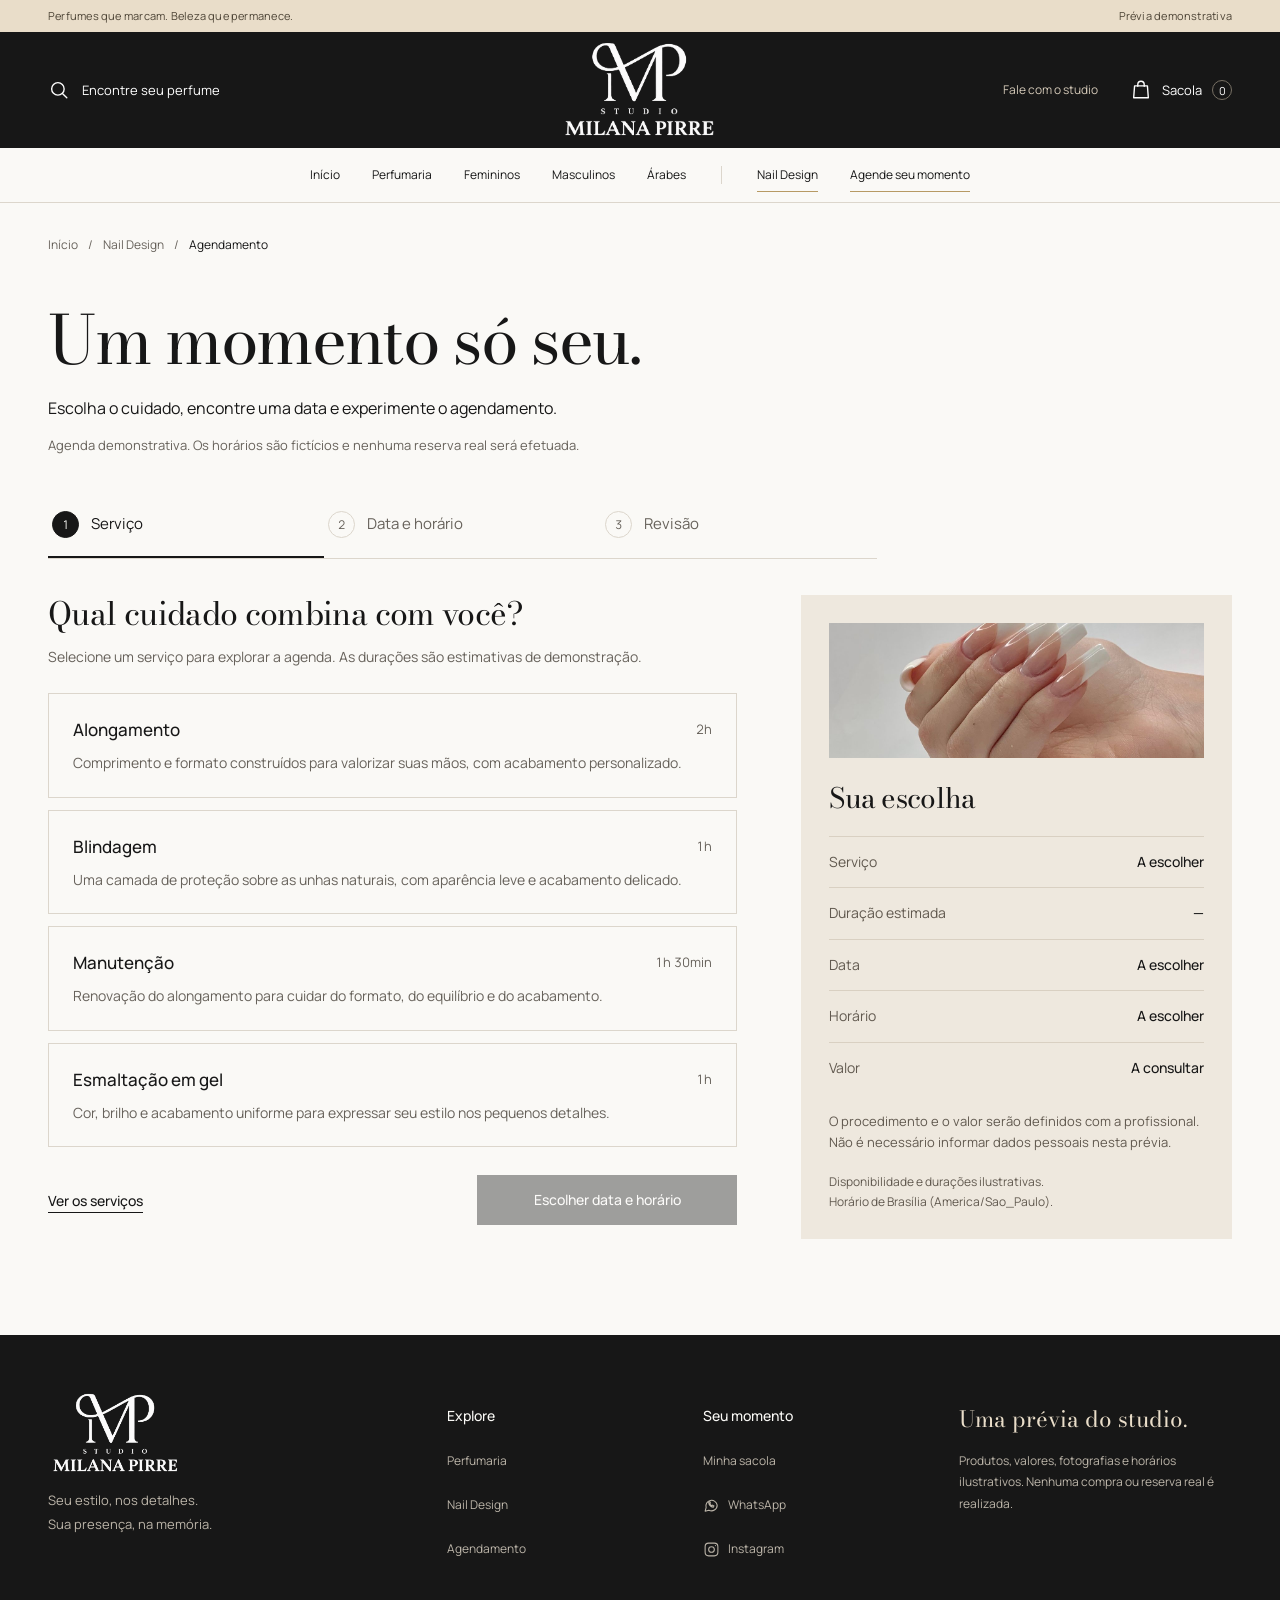
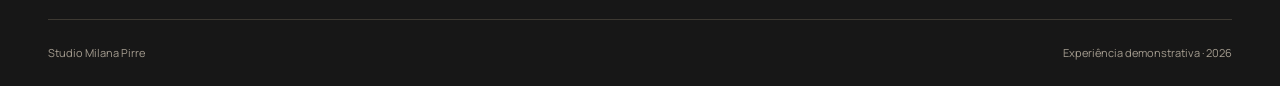
==== agendamento.html @ 49b65ed2 "Publica previa Studio Milana Pirre" ====
<!doctype html>
<html lang="pt-BR">
<head>
  <meta charset="utf-8">
  <meta name="viewport" content="width=device-width,initial-scale=1">
  <meta name="theme-color" content="#FAF9F6">
  <meta name="description" content="Experimente o agendamento demonstrativo de Nail Design do Studio Milana Pirre.">
  <title>Agendamento — Studio Milana Pirre</title>
  <link rel="icon" href="assets/images/logo.png" type="image/png"><link rel="stylesheet" href="assets/css/styles.css">
  <link rel="stylesheet" href="assets/css/booking.css">
  <script defer src="assets/js/config.js"></script>
  <script defer src="assets/js/data.js"></script>
  <script defer src="assets/js/app.js"></script>
  <script defer src="assets/js/booking.js"></script>
</head>
<body data-page="agendamento">
  <div id="site-header"></div>
  <main id="main" class="container booking-page">
    <nav class="breadcrumb" aria-label="Caminho da página"><a href="index.html">Início</a><span aria-hidden="true">/</span><a href="nail-design.html">Nail Design</a><span aria-hidden="true">/</span><span aria-current="page">Agendamento</span></nav>
    <div class="booking-heading"><h1>Um momento só seu.</h1><p>Escolha o cuidado, encontre uma data e experimente o agendamento.</p><p class="demo-note">Agenda demonstrativa. Os horários são fictícios e nenhuma reserva real será efetuada.</p></div>
    <ol class="booking-progress" aria-label="Etapas do agendamento" id="booking-progress"></ol>
    <div class="booking-layout" id="booking-layout">
      <div class="booking-workspace" id="booking-workspace"></div>
      <aside class="booking-summary" id="booking-summary" aria-label="Resumo da sua escolha"></aside>
    </div>
    <p id="booking-announcement" class="visually-hidden" role="status" aria-live="polite"></p>
  </main>
  <div id="site-footer"></div>
  <noscript><p class="container demo-note">Ative o JavaScript para escolher o serviço, a data e o horário.</p></noscript>
</body>
</html>
---- assets/css/styles.css ----
﻿@font-face{font-family:'Bodoni Moda';src:url('../fonts/bodoni-moda-latin.woff2') format('woff2');font-weight:400 500;font-style:normal;font-display:swap}
@font-face{font-family:'Manrope';src:url('../fonts/manrope-latin.woff2') format('woff2');font-weight:400 700;font-style:normal;font-display:swap}
:root{--ink:#171717;--gold:#B79A64;--champagne:#E9DDC9;--paper:#FAF9F6;--white:#FFFFFF;--muted:#67625b;--line:#dcd6cc;--font-display:'Bodoni Moda',Georgia,serif;--font-body:'Manrope',Arial,sans-serif;--space-page:22px;--content-width:1280px}
*,*::before,*::after{box-sizing:border-box}html{scroll-behavior:smooth;scroll-padding-top:24px;scrollbar-color:var(--gold) var(--paper)}body{margin:0;background:var(--paper);color:var(--ink);font:400 1rem/1.6 var(--font-body);-webkit-font-smoothing:antialiased;padding-bottom:68px}::selection{background:var(--champagne);color:var(--ink)}img{display:block;max-width:100%;height:auto}svg{flex-shrink:0}a{color:inherit;text-decoration:none;text-underline-offset:5px}button,input,select,textarea{font:inherit;color:inherit}button{cursor:pointer}button,a,input,select,textarea,summary{-webkit-tap-highlight-color:transparent}button:disabled{cursor:not-allowed}input,textarea{caret-color:var(--ink)}input::placeholder,textarea::placeholder{color:var(--muted);opacity:1}input[type=checkbox],input[type=radio]{accent-color:var(--ink)}select{appearance:none;background-image:url("data:image/svg+xml,%3Csvg xmlns='http://www.w3.org/2000/svg' width='16' height='16' viewBox='0 0 24 24' fill='none' stroke='%23171717' stroke-width='1.5'%3E%3Cpath d='m6 9 6 6 6-6'/%3E%3C/svg%3E");background-repeat:no-repeat;background-position:right 12px center}button:focus-visible,a:focus-visible,summary:focus-visible,[tabindex]:focus-visible,input:focus-visible,select:focus-visible,textarea:focus-visible{outline:2px solid #8a6a35;outline-offset:4px}h1,h2,h3,h4,p,figure{margin:0}h1,h2,h3,h4{font-family:var(--font-display);font-weight:400;line-height:1.14;text-wrap:balance}h1{font-size:clamp(2.5rem,5vw,4.5rem);letter-spacing:-.03em}h2{font-size:clamp(2rem,4vw,3.25rem);letter-spacing:-.025em}h3{font-size:1.5rem}p{max-width:75ch}[hidden]{display:none!important}.container{width:calc(100% - var(--space-page)*2);max-width:var(--content-width);margin-inline:auto}.section{padding-block:56px}.muted{color:var(--muted)}.demo-note{font-size:.75rem;line-height:1.7;color:var(--muted)}.icon{width:22px;height:22px;vertical-align:middle}.btn{display:inline-flex;min-height:50px;padding:14px 24px;align-items:center;justify-content:center;gap:10px;border:1px solid var(--ink);border-radius:0;background:var(--ink);color:var(--white);font:500 .875rem/1.4 var(--font-body);text-align:center;text-decoration:none;transition:background .18s ease,color .18s ease,border-color .18s ease}.btn:hover{background:#39332b;border-color:#39332b}.btn-outline{background:transparent;color:var(--ink)}.btn-outline:hover{background:var(--ink);color:var(--white)}.btn:disabled{opacity:.45}.text-link{border:0;background:none;padding:8px 0;display:inline-block;font:500 .875rem/1.5 var(--font-body);text-decoration:underline;text-underline-offset:6px;text-decoration-thickness:1px}.text-link:hover{color:#826437}.icon-button{min-width:44px;min-height:44px;display:inline-grid;place-items:center;border:0;background:transparent;padding:10px;color:inherit}.icon-button:hover{background:rgba(183,154,100,.12)}.visually-hidden{position:absolute!important;width:1px;height:1px;padding:0;overflow:hidden;clip:rect(0,0,0,0);white-space:nowrap;border:0}.skip-link{position:absolute;top:-80px;left:16px;z-index:100;background:var(--white);color:var(--ink);padding:12px 18px}.skip-link:focus{top:8px}
.announcement{min-height:30px;display:flex;align-items:center;justify-content:center;padding:6px 18px;background:var(--champagne);color:#4d4436;font-size:.6875rem;line-height:1.4;letter-spacing:.02em;text-align:center}.announcement-demo{display:none}.site-header{background:var(--ink);color:var(--white)}.header-main{height:102px;display:grid;grid-template-columns:1fr auto 1fr;align-items:center;gap:4px}.header-left,.header-right{display:flex;align-items:center;gap:8px;min-width:0}.header-right{justify-content:flex-end}.brand{display:block;flex-shrink:0}.brand-logo{display:block;width:135px;height:84px;overflow:hidden;position:relative}.brand-logo img{position:absolute;width:154px;max-width:none;height:auto;left:-10px;top:-55px}.header-search{display:none;align-items:center;gap:12px;border:0;background:none;padding:12px 0;color:inherit;min-height:44px}.header-search span{font-size:.8125rem}.studio-contact{display:none}.cart-link{display:flex;gap:7px;align-items:center;min-height:44px;min-width:44px;justify-content:center}.cart-label{display:none}.cart-link [data-cart-count]{font-size:.6875rem;border:1px solid #777064;min-width:20px;height:20px;border-radius:50%;display:grid;place-items:center;line-height:1}.desktop-nav{display:none}.mobile-bottom-nav{position:fixed;bottom:0;left:0;right:0;z-index:40;height:calc(64px + env(safe-area-inset-bottom));padding:4px 10px calc(4px + env(safe-area-inset-bottom));display:grid;grid-template-columns:repeat(4,1fr);background:var(--paper);border-top:1px solid var(--line)}.mobile-bottom-nav a{display:flex;align-items:center;justify-content:center;flex-direction:column;gap:3px;color:#696158;font-size:.6875rem;line-height:1.4}.mobile-bottom-nav .icon{width:21px;height:21px}.mobile-bottom-nav a[aria-current]{color:var(--ink)}.mobile-bottom-nav a[aria-current]::before{content:'';position:absolute;top:-1px;width:32px;height:2px;background:var(--ink)}.mobile-bottom-nav [data-cart-count]{font-size:.6875rem}
.home-hero{display:grid;grid-template-areas:'image' 'copy';background:#eee7dc}.hero-image{grid-area:image;position:relative;min-width:0;overflow:hidden}.hero-image img{width:100%;height:268px;object-fit:cover;object-position:55% 54%}.hero-image figcaption{position:absolute;right:20px;bottom:15px;font-size:.6875rem;color:#433827;background:rgba(250,249,246,.85);padding:5px 8px}.hero-copy{grid-area:copy;padding:30px var(--space-page) 34px}.hero-copy h1{font-size:clamp(2.55rem,9.3vw,3.8rem);line-height:1.1;letter-spacing:-.035em;margin-bottom:16px}.hero-copy p{font-size:.875rem;color:#5d554a;line-height:1.8;margin-bottom:24px}.hero-copy .btn{min-height:50px;padding-inline:25px}.hero-secondary{display:block;margin-top:16px;font-size:.75rem;text-decoration:underline;text-underline-offset:5px}.category-section{padding-block:26px 30px;border-bottom:1px solid var(--line)}.category-section>p{font-size:.8125rem;color:var(--muted);margin-bottom:16px}.category-links{display:flex;flex-wrap:wrap;gap:8px}.category-links a{font-size:.8125rem;display:inline-flex;min-height:44px;align-items:center;padding:8px 16px;border:1px solid #cbc1b2;transition:background .18s ease,color .18s ease}.category-links a:hover{background:var(--ink);border-color:var(--ink);color:var(--white)}.section-heading{display:flex;align-items:end;justify-content:space-between;gap:20px;margin-bottom:28px;flex-wrap:wrap}.section-heading h2{margin-bottom:12px}.section-heading p{font-size:.875rem;color:var(--muted);line-height:1.75}.section-heading>.text-link{white-space:nowrap}.product-grid{display:grid;grid-template-columns:repeat(2,minmax(0,1fr));gap:28px 14px}.product-card{min-width:0}.product-photo{display:block;position:relative;background:#eee9df;overflow:hidden;aspect-ratio:4/5}.product-photo img{height:100%;width:100%;object-fit:cover;transition:transform .4s ease}.product-photo:hover img{transform:scale(1.025)}.product-volume{position:absolute;left:10px;top:10px;padding:3px 7px;background:rgba(250,249,246,.94);color:#5c5142;font-size:.6875rem}.product-card-info{padding-top:13px}.product-card .product-family{color:var(--muted);font-size:.6875rem;margin:0 0 7px}.product-card h3{font-size:1.18rem;letter-spacing:-.02em;line-height:1.3;margin:0 0 12px}.product-card-bottom{display:flex;align-items:center;justify-content:space-between;gap:4px}.product-card .product-price{font:500 .8125rem/1.5 var(--font-body);margin:0;font-variant-numeric:tabular-nums}.product-card .product-price small{display:block;font-size:.625rem;color:var(--muted);font-weight:400;margin-top:3px}.product-card .add-product{border:1px solid var(--line);min-width:38px;min-height:44px;padding:8px}.product-card .add-product .icon{width:18px;height:18px}.selection-section .product-grid>.product-card:last-child{display:none}.selection-demo{margin-top:22px}.nail-editorial{display:grid;background:var(--champagne)}.nail-editorial figure{position:relative;margin:0;overflow:hidden}.nail-editorial figure img{width:100%;height:320px;object-fit:cover;object-position:center 48%}.nail-editorial figcaption{position:absolute;bottom:12px;left:16px;font-size:.6875rem;background:rgba(250,249,246,.85);padding:4px 8px;color:#4c4539}.nail-editorial-copy{padding:38px var(--space-page) 42px}.nail-editorial-copy h2{font-size:2.8rem;margin-bottom:22px}.nail-editorial-copy>p{font-size:.875rem;color:#595143;line-height:1.85;max-width:36ch}.service-inline-list{padding:0;list-style:none;display:flex;flex-wrap:wrap;gap:8px 18px;margin:24px 0;font-size:.75rem;color:#595143;max-width:300px}.service-inline-list li{padding-block:3px}.nail-editorial-copy .text-link{display:block;margin-top:12px}
.brands-section{padding-block:56px;text-align:center}.brands-section h2{font-size:1.85rem}.brand-list{display:grid;grid-template-columns:1fr 1fr;gap:28px 16px;align-items:center;justify-content:center;margin-block:35px}.brand-list span{color:#34312c;font-size:1.3rem}.brand-ch{font-family:Georgia,serif;line-height:1.2}.brand-list .brand-rabanne{font-family:var(--font-body);font-weight:600;font-size:1.7rem;letter-spacing:-.04em}.brand-armani{font-family:Georgia,serif;text-transform:uppercase;font-size:1.1rem!important;letter-spacing:.03em}.brand-list .brand-dior{font-family:Georgia,serif;font-size:2.1rem}.brands-section .demo-note{margin-inline:auto;max-width:83ch}.help-section{border-top:1px solid var(--line);padding-block:48px 64px;display:grid;gap:36px}.help-section h2{font-size:2.1rem;line-height:1.2;margin-bottom:16px}.help-section>div>p{font-size:.875rem;color:var(--muted);line-height:1.75;margin-bottom:24px}.faq-list details{border-bottom:1px solid var(--line)}.faq-list summary{min-height:60px;padding:18px 28px 18px 0;font-size:.875rem;list-style:none;position:relative;cursor:pointer}.faq-list summary::-webkit-details-marker{display:none}.faq-list summary::after{content:'';position:absolute;right:4px;top:23px;width:8px;height:8px;border-right:1px solid var(--ink);border-bottom:1px solid var(--ink);transform:rotate(45deg)}.faq-list details[open] summary::after{transform:rotate(225deg);top:27px}.faq-list details p{font-size:.8125rem;color:var(--muted);line-height:1.8;padding:0 0 22px}.site-footer{background:var(--ink);color:var(--paper);padding-top:40px}.footer-main{display:grid;grid-template-columns:1fr 1fr;gap:36px 20px;padding-bottom:40px}.footer-intro{grid-column:1/-1}.footer-intro>.brand{width:max-content;margin-bottom:18px}.footer-intro p{font-size:.8125rem;color:#bcb5a9;line-height:1.8}.footer-column{display:flex;align-items:flex-start;flex-direction:column;gap:4px}.footer-column h2{font:500 .875rem var(--font-body);margin-bottom:12px;letter-spacing:0}.footer-column a,.footer-column button{font:400 .75rem/1.5 var(--font-body);min-height:40px;display:flex;align-items:center;gap:8px;color:#bcb5a9;padding:8px 0;border:0;background:none}.footer-column .icon{width:17px;height:17px}.footer-column a:hover,.footer-column button:hover{color:var(--white)}.footer-note{grid-column:1/-1;color:#bcb5a9}.footer-note>p{font:400 1.4rem/1.4 var(--font-display);color:var(--champagne);margin-bottom:14px;max-width:23ch}.footer-note>span{display:block;font-size:.75rem;line-height:1.8;max-width:42ch}.footer-bottom{padding-block:20px;border-top:1px solid #3d3932;display:flex;justify-content:space-between;gap:20px;flex-wrap:wrap;color:#a59d90;font-size:.6875rem}
.breadcrumb{display:flex;align-items:center;flex-wrap:wrap;gap:10px;padding-block:22px;font-size:.6875rem;color:var(--muted);line-height:1.6}.breadcrumb a{display:inline-flex;align-items:center;min-height:32px}.breadcrumb a:hover{text-decoration:underline}.breadcrumb [aria-current]{color:var(--ink)}.page-heading{padding-block:24px 30px}.page-heading h1{margin-bottom:16px}.page-heading p{color:var(--muted)}.field{display:flex;flex-direction:column;gap:8px}.field label{font-size:.875rem}.field input,.field textarea,.field select{width:100%;min-height:48px;border:1px solid var(--line);border-radius:0;padding:12px;background:var(--white)}.field textarea{resize:vertical;line-height:1.7}.empty-state{text-align:center;padding:44px 20px}.empty-state p{color:var(--muted);margin:18px auto 24px}.quantity{display:inline-flex;align-items:center;border:1px solid var(--line)}.quantity button{min-width:44px;min-height:44px;border:0;background:none}.quantity input{width:40px;text-align:center;border:0;background:none}.summary{background:#f0ebe2;padding:24px}
dialog{color:var(--ink);background:var(--paper);border:0;padding:24px;width:calc(100% - 32px);max-width:560px;max-height:calc(100dvh - 48px);overflow:auto;margin:auto}dialog::backdrop{background:rgba(23,23,23,.6)}.dialog-top{display:flex;align-items:flex-start;justify-content:space-between;gap:16px;margin-bottom:24px}.dialog-top h2{font-size:2rem;line-height:1.15}.dialog-top .icon-button{margin-top:-8px;margin-right:-8px;flex-shrink:0}.dialog-label{font-size:.875rem;font-weight:500}.dialog-actions{display:flex;flex-wrap:wrap;gap:12px;margin-top:22px}.contact-dialog>p{color:var(--muted);font-size:.875rem;line-height:1.75;margin-bottom:20px}.contact-dialog textarea{font-size:.875rem}.contact-dialog [data-copy-status]{margin:16px 0 0;min-height:1.5em}.menu-dialog{height:100dvh;max-height:none;margin:0;width:min(90%,380px);padding:30px 26px}.menu-dialog nav{display:flex;flex-direction:column;gap:0;padding-block:8px 20px}.menu-dialog nav>a{font-family:var(--font-display);font-size:2rem;line-height:1.2;padding-block:12px}.menu-categories{display:grid;grid-template-columns:1fr 1fr;gap:0 16px;border-top:1px solid var(--line);padding-block:20px}.menu-categories a{display:flex;align-items:center;min-height:44px;font-size:.875rem}.search-dialog label{display:block;font-size:.8125rem;margin-bottom:10px}.search-input-group{display:flex;gap:8px}.search-input-group input{min-width:0;width:100%;padding:10px 12px;min-height:50px;border:1px solid var(--line);background:var(--white);border-radius:0;font-size:1rem}.search-input-group .btn{padding-inline:18px}.search-dialog>.muted{font-size:.75rem;margin-top:22px;line-height:1.8}.search-dialog>.muted a{text-decoration:underline}.toast{position:fixed;z-index:80;bottom:88px;left:20px;right:20px;max-width:440px;margin:auto;background:var(--ink);color:var(--white);padding:16px 20px;font-size:.8125rem;box-shadow:0 5px 20px #0002;opacity:0;transform:translateY(10px);pointer-events:none;transition:opacity .2s ease,transform .2s ease}.toast.is-visible{opacity:1;transform:translateY(0)}.noscript-note{padding:20px;background:var(--champagne);color:var(--ink)}
@media(min-width:640px){:root{--space-page:32px}.hero-image img{height:420px}.hero-copy{padding:42px var(--space-page)}.hero-copy h1{font-size:3.7rem}.product-grid{grid-template-columns:repeat(3,minmax(0,1fr));gap:28px}.selection-section .product-grid>.product-card:last-child{display:block}.product-card .product-family{font-size:.75rem}.product-card h3{font-size:1.6rem}.product-card .product-price{font-size:.9375rem}.product-card .product-price small{font-size:.6875rem}.product-card .add-product{min-width:44px;min-height:44px}.product-volume{font-size:.6875rem;top:16px;left:16px}.section{padding-block:72px}.brand-list{grid-template-columns:repeat(4,1fr);gap:24px}.nail-editorial figure img{height:460px}.nail-editorial-copy{padding:48px}.footer-main{grid-template-columns:1.5fr 1fr 1fr;gap:40px}.footer-intro{grid-column:auto}.footer-note{grid-column:1/-1}.footer-note>p,.footer-note>span{max-width:70ch}}
@media(min-width:900px){:root{--space-page:48px}body{padding-bottom:0}.announcement{justify-content:space-between;padding-inline:48px;font-size:.6875rem;height:32px}.announcement-demo{display:block}.header-main{height:116px;gap:20px}.header-main .brand-logo{width:164px;height:100px}.header-main .brand-logo img{width:184px;left:-11px;top:-66px}.mobile-menu-button{display:none}.header-search{display:flex}.studio-contact{display:block;color:#d3c8b7;border:0;background:none;font-size:.75rem;padding:12px 8px;min-height:44px}.header-right{gap:24px}.cart-label{display:block;font-size:.8125rem}.cart-link{gap:10px}.desktop-nav{display:flex;align-items:center;justify-content:center;gap:32px;min-height:54px;background:var(--paper);color:var(--ink);border-bottom:1px solid var(--line)}.desktop-nav a{display:flex;align-items:center;min-height:54px;font-size:.75rem;position:relative}.desktop-nav a[aria-current]::after{content:'';position:absolute;bottom:10px;left:0;right:0;height:1px;background:var(--gold)}.desktop-nav a:hover{color:#856532}.nav-divider{height:18px;width:1px;background:var(--line);margin-inline:3px}.mobile-bottom-nav{display:none}.home-hero{grid-template-areas:'copy image';grid-template-columns:.88fr 1.12fr;min-height:540px}.hero-copy{padding:70px 35px 65px max(48px,calc((100vw - 1280px)/2));display:flex;align-items:flex-start;flex-direction:column;justify-content:center}.hero-copy h1{font-size:clamp(3.1rem,4.5vw,4.45rem);margin-bottom:25px}.hero-copy p{font-size:.9375rem;margin-bottom:30px}.hero-copy .btn{min-height:52px;padding-inline:28px}.hero-secondary{margin-top:22px}.hero-image img{height:100%;min-height:540px;object-position:52% 52%}.hero-image figcaption{bottom:23px;right:26px;font-size:.6875rem}.category-section{display:flex;align-items:center;justify-content:space-between;gap:30px;padding-block:26px}.category-section>p{margin:0;font-size:.8125rem}.category-links{gap:12px}.category-links a{font-size:.8125rem;padding-inline:17px}.section{padding-block:88px}.section-heading{margin-bottom:38px}.section-heading h2{font-size:3.1rem}.product-grid{gap:32px}.selection-section .product-photo{aspect-ratio:1/1.08}.product-card-info{padding-top:20px}.product-card h3{font-size:1.85rem;margin-bottom:16px}.selection-demo{margin-top:30px}.nail-editorial{grid-template-columns:1.12fr .88fr}.nail-editorial figure{min-height:570px}.nail-editorial figure img{position:absolute;inset:0;height:100%;min-height:0}.nail-editorial-copy{padding:65px 48px 65px 64px;display:flex;flex-direction:column;align-items:flex-start;justify-content:center}.nail-editorial-copy h2{font-size:3.5rem;margin-bottom:24px}.nail-editorial-copy>p{font-size:.9375rem}.service-inline-list{font-size:.8125rem;margin-block:28px}.nail-editorial-copy .text-link{margin-top:18px}.brands-section{padding-block:76px}.brands-section h2{font-size:2.5rem}.brand-list{max-width:1080px;margin:48px auto 40px;gap:50px}.brand-list .brand-ch{font-size:1.7rem}.brand-list .brand-rabanne{font-size:2.1rem}.brand-list .brand-armani{font-size:1.3rem!important}.brand-list .brand-dior{font-size:2.75rem}.help-section{grid-template-columns:1fr 1fr;gap:90px;padding-block:68px 80px}.help-section h2{font-size:2.6rem}.help-section>div>p{font-size:.875rem}.faq-list summary{min-height:74px;padding-block:24px}.faq-list summary::after{top:29px}.faq-list details[open] summary::after{top:33px}.site-footer{padding-top:56px}.footer-main{grid-template-columns:1.35fr .8fr .8fr 1.05fr;gap:48px;padding-bottom:50px}.footer-note{grid-column:auto;padding-top:13px}.footer-column{padding-top:15px}.footer-intro>.brand{margin-bottom:14px}.footer-bottom{padding-block:24px;font-size:.6875rem}.breadcrumb{padding-block:26px;font-size:.75rem}dialog{padding:36px}.toast{left:auto;right:28px;bottom:28px;width:380px;margin:0}}
@media(min-width:1440px){.home-hero{min-height:620px}.hero-image img{min-height:620px}.hero-copy{padding-right:50px}.hero-copy h1{font-size:4.7rem}.desktop-nav{gap:40px}}
/* Ajustes após inspeção visual nos tamanhos de apresentação. */
:root{--control-line:#91887a}
.search-input-group input,.field input,.field select,.field textarea{border-color:var(--control-line)}
.header-search{display:flex;justify-content:center;min-width:44px;padding:10px}.header-search span{position:absolute;width:1px;height:1px;overflow:hidden;clip-path:inset(50%)}
.header-left{gap:0}.product-card .add-product{min-width:44px}.product-card .product-price small{font-size:.75rem}.product-card .product-family{font-size:.75rem}
.hero-copy p,.nail-editorial-copy>p,.section-heading p{font-size:1rem}.footer-note>p{max-width:none}.mobile-bottom-nav a{font-size:.75rem}.mobile-bottom-nav [data-cart-count]{font-size:.75rem}
html{scroll-padding-bottom:88px}a,button,input,select,summary,textarea{scroll-margin-block:20px 90px}
@media(max-width:639px){.commerce-page-heading{flex-direction:column;align-items:flex-start;gap:8px}.commerce-page-heading h1{white-space:nowrap}.checkout-layout .commerce-summary{order:-1}.product-card-bottom{flex-wrap:wrap;gap:8px}}
@media(min-width:900px){.header-search{justify-content:flex-start;padding:12px 0}.header-search span{position:static;width:auto;height:auto;overflow:visible;clip-path:none}html{scroll-padding-bottom:24px}a,button,input,select,summary,textarea{scroll-margin-bottom:24px}}
@media(prefers-reduced-motion:reduce){html{scroll-behavior:auto}*,*::before,*::after{animation:none!important;transition:none!important;scroll-behavior:auto!important}}
---- assets/css/booking.css ----
.nail-hero{display:grid;gap:26px;padding-bottom:36px}.nail-hero-copy{padding:8px 0 0}.nail-hero h1{font-size:clamp(2.55rem,7vw,5.15rem);line-height:1.05;letter-spacing:-.035em;margin:0 0 24px;font-weight:400}.nail-hero-copy>p{max-width:38ch;color:var(--muted);line-height:1.75}.nail-hero-actions{display:flex;flex-wrap:wrap;gap:18px 24px;align-items:center;margin-top:28px}.nail-hero-picture{margin:0;min-width:0}.nail-hero-picture img{width:100%;aspect-ratio:1.15;object-fit:cover;display:block}.nail-hero-picture figcaption{font-size:.75rem;color:var(--muted);margin-top:8px;text-align:right}.nail-section-intro{display:grid;gap:12px;margin-bottom:28px}.nail-section-intro h2,body[data-page="nail-design"] .nail-editorial h2,.nail-contact h2,.nail-portfolio h2{font-size:clamp(2.1rem,4vw,3.65rem);font-weight:400;letter-spacing:-.03em;line-height:1.12;margin:0}.nail-section-intro p{max-width:48ch;color:var(--muted);margin:0;line-height:1.75}.nail-service-list{border-top:1px solid var(--line)}.nail-service{display:grid;grid-template-columns:1fr;gap:14px;padding:25px 0;border-bottom:1px solid var(--line)}.nail-service h3{font-family:var(--font-display);font-size:1.8rem;line-height:1.2;font-weight:400;margin:0}.nail-service p{font-size:.9375rem;line-height:1.7;color:var(--muted);max-width:52ch;margin:0}.nail-service .text-link{justify-self:start;min-height:44px;display:inline-flex;align-items:center}body[data-page="nail-design"] .nail-editorial{background:var(--champagne);padding:48px 0}body[data-page="nail-design"] .nail-editorial-inner{display:grid;gap:24px}body[data-page="nail-design"] .nail-editorial p{margin:0 0 18px;max-width:50ch;line-height:1.75}body[data-page="nail-design"] .nail-editorial .muted{font-size:.875rem;color:#5a5146}.nail-portfolio-heading{display:flex;justify-content:space-between;align-items:end;gap:24px;margin-bottom:28px}.nail-portfolio h2{max-width:20ch}.nail-portfolio-heading p{font-size:.875rem;max-width:50ch;margin-bottom:0}.gallery-controls{display:flex;gap:8px}.nail-icon-button{width:46px;height:46px;display:inline-grid;place-items:center;border:1px solid var(--line);background:transparent;color:var(--ink);cursor:pointer;flex-shrink:0}.nail-icon-button svg{width:20px;height:20px}.nail-icon-button:hover{background:var(--champagne)}.nail-icon-button:disabled{opacity:.35;cursor:default}.nail-gallery{display:flex;gap:18px;overflow-x:auto;scroll-snap-type:x mandatory;scrollbar-width:thin;scrollbar-color:var(--gold) var(--paper);padding-bottom:16px}.nail-gallery figure{margin:0;flex:0 0 88%;min-width:0;scroll-snap-align:start}.nail-gallery img{width:100%;aspect-ratio:1.1;object-fit:cover;display:block}.nail-gallery figure:nth-child(2) img{object-position:center 40%}.nail-gallery figcaption{display:flex;justify-content:space-between;gap:8px;margin-top:14px;flex-wrap:wrap;font-size:.9375rem}.nail-gallery figcaption span:last-child{font-size:.75rem;color:var(--muted);align-self:center}.nail-contact{background:#eee8de;padding:44px 0}.nail-contact-inner{display:grid;gap:26px}.nail-contact p{color:var(--muted);font-size:.9375rem;line-height:1.7;max-width:42ch}.nail-contact-actions{display:flex;flex-direction:column;gap:20px;align-items:start}.nail-contact-actions>div{display:flex;flex-wrap:wrap;gap:12px 24px}.nail-contact .text-link{font-size:.875rem;min-height:44px;display:inline-flex;align-items:center}.booking-page{padding-bottom:64px}.booking-heading{margin:8px 0 32px}.booking-heading h1{font-size:clamp(2.7rem,6vw,4.2rem);font-weight:400;line-height:1.1;letter-spacing:-.035em;margin:0 0 18px}.booking-heading>p{line-height:1.65;margin:0 0 14px}.booking-heading>.demo-note{font-size:.8125rem;max-width:70ch}.booking-progress{padding:0;list-style:none;display:grid;grid-template-columns:repeat(3,minmax(0,1fr));margin:0 0 28px;border-bottom:1px solid var(--line)}.booking-progress li{margin:0;min-width:0;position:relative}.booking-progress button{width:100%;display:flex;align-items:center;gap:8px;background:none;border:0;border-bottom:2px solid transparent;padding:14px 4px 18px;color:var(--muted);font:inherit;font-size:.8125rem;text-align:left;min-height:56px;cursor:pointer}.booking-progress li[aria-current=step] button{border-bottom-color:var(--ink);color:var(--ink)}.booking-progress button:disabled{cursor:default}.booking-step-number{width:23px;height:23px;flex:0 0 23px;display:grid;place-items:center;border:1px solid var(--line);border-radius:50%;font-size:.75rem;font-variant-numeric:tabular-nums}.booking-progress li[aria-current=step] .booking-step-number,.booking-progress .is-complete .booking-step-number{background:var(--ink);color:var(--paper);border-color:var(--ink)}.booking-step-number svg{width:15px;height:15px}.booking-layout{display:grid;gap:28px}.booking-workspace{min-width:0}.booking-workspace h2{font-family:var(--font-display);font-size:2rem;font-weight:400;letter-spacing:-.02em;line-height:1.2;margin:0 0 12px}.booking-step-description{font-size:.875rem;color:var(--muted);line-height:1.7;margin:0 0 24px}.booking-services{display:grid;gap:12px;border:0;padding:0;margin:0}.booking-service-option{display:grid;grid-template-columns:1fr auto;gap:9px 16px;position:relative;padding:20px;border:1px solid var(--line);cursor:pointer;background:transparent;transition:background .18s ease,border-color .18s ease}.booking-service-option:has(input:checked){background:#eee8de;border-color:#8a7350}.booking-service-option:has(input:focus-visible){outline:2px solid var(--ink);outline-offset:4px}.booking-service-option input{position:absolute;opacity:0;width:1px;height:1px}.booking-service-name{font-size:1.0625rem;font-weight:500}.booking-service-duration{font-size:.8125rem;color:var(--muted);font-variant-numeric:tabular-nums;white-space:nowrap;align-self:center}.booking-service-description{grid-column:1/-1;font-size:.875rem;color:var(--muted);line-height:1.6;padding-right:24px}.booking-service-selected{position:absolute;right:17px;bottom:16px;display:none}.booking-service-selected svg{width:16px;height:16px}.booking-service-option:has(input:checked) .booking-service-selected{display:block}.booking-actions{display:flex;gap:12px;align-items:center;justify-content:space-between;margin-top:28px;flex-wrap:wrap}.booking-actions .btn{flex:1;min-width:160px}.booking-actions .btn-outline{flex:0 0 auto;min-width:96px}.booking-actions .btn:disabled{opacity:.4;cursor:not-allowed}.booking-summary{padding:24px;background:#eee8de;align-self:start;min-width:0}.booking-summary h2{font-size:1.75rem;line-height:1.15;font-weight:400;margin:0 0 22px}.booking-summary dl{margin:0}.booking-summary dl>div{padding:14px 0;border-top:1px solid #d9d0c2;display:flex;justify-content:space-between;gap:16px;font-size:.875rem;line-height:1.6}.booking-summary dt{color:#61594f}.booking-summary dd{margin:0;text-align:right;max-width:65%;font-weight:500;overflow-wrap:anywhere}.booking-summary-picture{width:100%;height:135px;object-fit:cover;object-position:center 45%;display:block;margin-bottom:24px}.booking-summary .demo-note{font-size:.75rem;line-height:1.65;margin:18px 0 0;color:#61594f}.booking-summary .booking-summary-help{font-size:.8125rem;line-height:1.65;margin:18px 0 0;color:#61594f}.booking-calendar{border:1px solid var(--line);padding:16px;max-width:470px}.calendar-toolbar{display:flex;align-items:center;justify-content:space-between;gap:8px;margin-bottom:14px}.calendar-toolbar h3{font-family:var(--font-body);font-size:1rem;font-weight:500;text-transform:capitalize;line-height:1.5;margin:0;text-align:center}.calendar-toolbar button{border:0;width:44px;height:44px;background:transparent;color:var(--ink);display:grid;place-items:center;cursor:pointer}.calendar-toolbar svg{width:18px;height:18px}.calendar-toolbar button:disabled{opacity:.25;cursor:default}.calendar-weekdays,.calendar-days{display:grid;grid-template-columns:repeat(7,minmax(0,1fr));gap:2px}.calendar-weekdays{padding-bottom:8px}.calendar-weekdays span{text-align:center;font-size:.75rem;color:var(--muted);padding:4px 0}.calendar-days button,.calendar-days>span{min-height:40px;aspect-ratio:1;max-height:52px}.calendar-days button{border:1px solid transparent;display:grid;place-items:center;font:inherit;font-size:.875rem;color:var(--ink);background:transparent;cursor:pointer;font-variant-numeric:tabular-nums}.calendar-days button:not(:disabled):hover{background:var(--champagne)}.calendar-days button:disabled{color:#b5afa5;cursor:default}.calendar-days button[aria-pressed=true]{background:var(--ink);color:var(--white)}.calendar-days button[aria-current=date]{border-color:var(--gold)}.calendar-footnote{font-size:.75rem;color:var(--muted);line-height:1.6;margin:12px 0 0}.booking-times{margin-top:26px}.booking-times h3{font-family:var(--font-body);font-size:1rem;line-height:1.6;margin:0 0 16px;font-weight:500}.booking-time-grid{display:grid;grid-template-columns:repeat(3,minmax(0,1fr));gap:10px;max-width:470px}.booking-time-grid button{min-height:46px;padding:10px 8px;border:1px solid var(--line);font:inherit;font-size:.875rem;font-variant-numeric:tabular-nums;background:var(--white);color:var(--ink);cursor:pointer}.booking-time-grid button:hover{border-color:var(--gold)}.booking-time-grid button[aria-pressed=true]{background:var(--ink);color:var(--white);border-color:var(--ink)}.booking-availability{max-width:470px;font-size:.875rem;line-height:1.7;padding:20px;background:#eee8de}.booking-availability p{margin:0 0 12px}.booking-availability .text-link{min-height:44px}.booking-review-list{margin:28px 0;border-top:1px solid var(--line)}.booking-review-list>div{padding:20px 0;border-bottom:1px solid var(--line);display:grid;grid-template-columns:1fr auto;gap:8px 16px}.booking-review-list dt{font-size:.8125rem;color:var(--muted)}.booking-review-list dd{grid-column:1;margin:0;font-size:1.0625rem;line-height:1.5}.booking-review-list button{grid-column:2;grid-row:1/3;font-size:.8125rem;align-self:center;min-height:44px}.booking-consent{font-size:.8125rem;line-height:1.7;color:var(--muted);max-width:62ch}.booking-confirmation{max-width:650px;margin:0 auto;text-align:center;padding:20px 0}.booking-success-mark{margin:0 auto 28px;width:64px;height:64px;display:grid;place-items:center;background:var(--champagne);border-radius:50%}.booking-success-mark svg{width:27px;height:27px}.booking-confirmation h2{font-size:clamp(2.2rem,5vw,3.4rem);margin:0 0 20px}.booking-confirmation>p{color:var(--muted);line-height:1.75;max-width:55ch;margin:0 auto 24px}.booking-confirmation dl{text-align:left;margin:26px 0 30px;background:#eee8de;padding:8px 22px}.booking-confirmation dl>div{padding:15px 0;display:flex;gap:20px;justify-content:space-between;border-bottom:1px solid #d9d0c2;font-size:.875rem;line-height:1.6}.booking-confirmation dl>div:last-child{border-bottom:0}.booking-confirmation dt{color:var(--muted)}.booking-confirmation dd{margin:0;text-align:right;font-weight:500}.booking-confirmation-actions{display:flex;flex-direction:column;align-items:center;gap:14px}.booking-confirmation-actions .btn{width:100%;max-width:360px}.booking-confirmation-actions .text-link{min-height:44px;display:inline-flex;align-items:center}.booking-layout.is-confirmed{display:block}.booking-layout.is-confirmed .booking-summary{display:none}
@media(max-width:480px){.nail-portfolio-heading{align-items:start}.gallery-controls{display:none}.nail-hero-actions{align-items:start;flex-direction:column}.nail-hero-actions .btn{width:100%}.booking-calendar{padding:8px 0}.calendar-toolbar{padding-inline:8px}.calendar-days{gap:1px}.calendar-days button,.calendar-days>span{min-height:44px}.booking-progress button{font-size:.8125rem;gap:6px}.booking-summary{padding:22px}.booking-summary-picture{display:none}.booking-actions .btn-outline{padding-left:16px;padding-right:16px;min-width:80px}.booking-progress{margin-bottom:24px}}
@media(min-width:640px){.nail-hero-picture img{aspect-ratio:1.7}.nail-service{grid-template-columns:1fr 1.5fr auto;gap:24px;align-items:center;padding:28px 0}.nail-service .text-link{white-space:nowrap}.nail-section-intro{grid-template-columns:1fr 1fr;gap:40px;align-items:end;margin-bottom:40px}.nail-gallery figure{flex-basis:calc(50% - 9px)}.nail-contact-inner{grid-template-columns:1fr 1fr;gap:40px;align-items:center}.nail-contact-actions{justify-self:end}.booking-calendar{padding:20px}.calendar-days button,.calendar-days>span{min-height:44px}.booking-time-grid{grid-template-columns:repeat(4,minmax(0,1fr))}.booking-progress button{font-size:.9375rem;gap:12px}.booking-step-number{width:27px;height:27px;flex-basis:27px}.booking-services{grid-template-columns:1fr 1fr}.booking-service-option{padding:22px 18px;grid-template-columns:1fr}.booking-service-duration{grid-column:1}.booking-service-description{grid-column:1}}
@media(min-width:960px){.nail-hero{grid-template-columns:.85fr 1.15fr;align-items:center;gap:60px;padding-top:14px;padding-bottom:56px}.nail-hero-copy{padding:10px 0 30px}.nail-hero-picture img{aspect-ratio:1.05}body[data-page="nail-design"] .nail-editorial{padding:72px 0}body[data-page="nail-design"] .nail-editorial-inner{grid-template-columns:1fr 1fr;gap:80px;align-items:center}.nail-gallery img{aspect-ratio:1.4}.nail-contact{padding:64px 0}.booking-heading{margin:16px 0 40px}.booking-layout{grid-template-columns:minmax(0,1.6fr) minmax(280px,1fr);gap:64px;align-items:start}.booking-workspace{padding-bottom:20px}.booking-summary{position:sticky;top:130px;padding:28px}.booking-progress{max-width:70%;margin-bottom:36px}.booking-services{grid-template-columns:1fr}.booking-service-option{grid-template-columns:1fr auto;padding:22px 24px}.booking-service-duration{grid-column:2}.booking-service-description{grid-column:1/-1}.booking-actions .btn{flex:0 1 260px}.booking-page{padding-bottom:90px}.booking-confirmation{padding-top:32px}}
body[data-page='nail-design'] .nail-editorial{display:block}
@media(min-width:960px){.nail-hero h1{font-size:4rem}}
@media(prefers-reduced-motion:reduce){.booking-service-option{transition:none}.nail-gallery{scroll-behavior:auto}}
.booking-workspace{scroll-margin-top:150px}
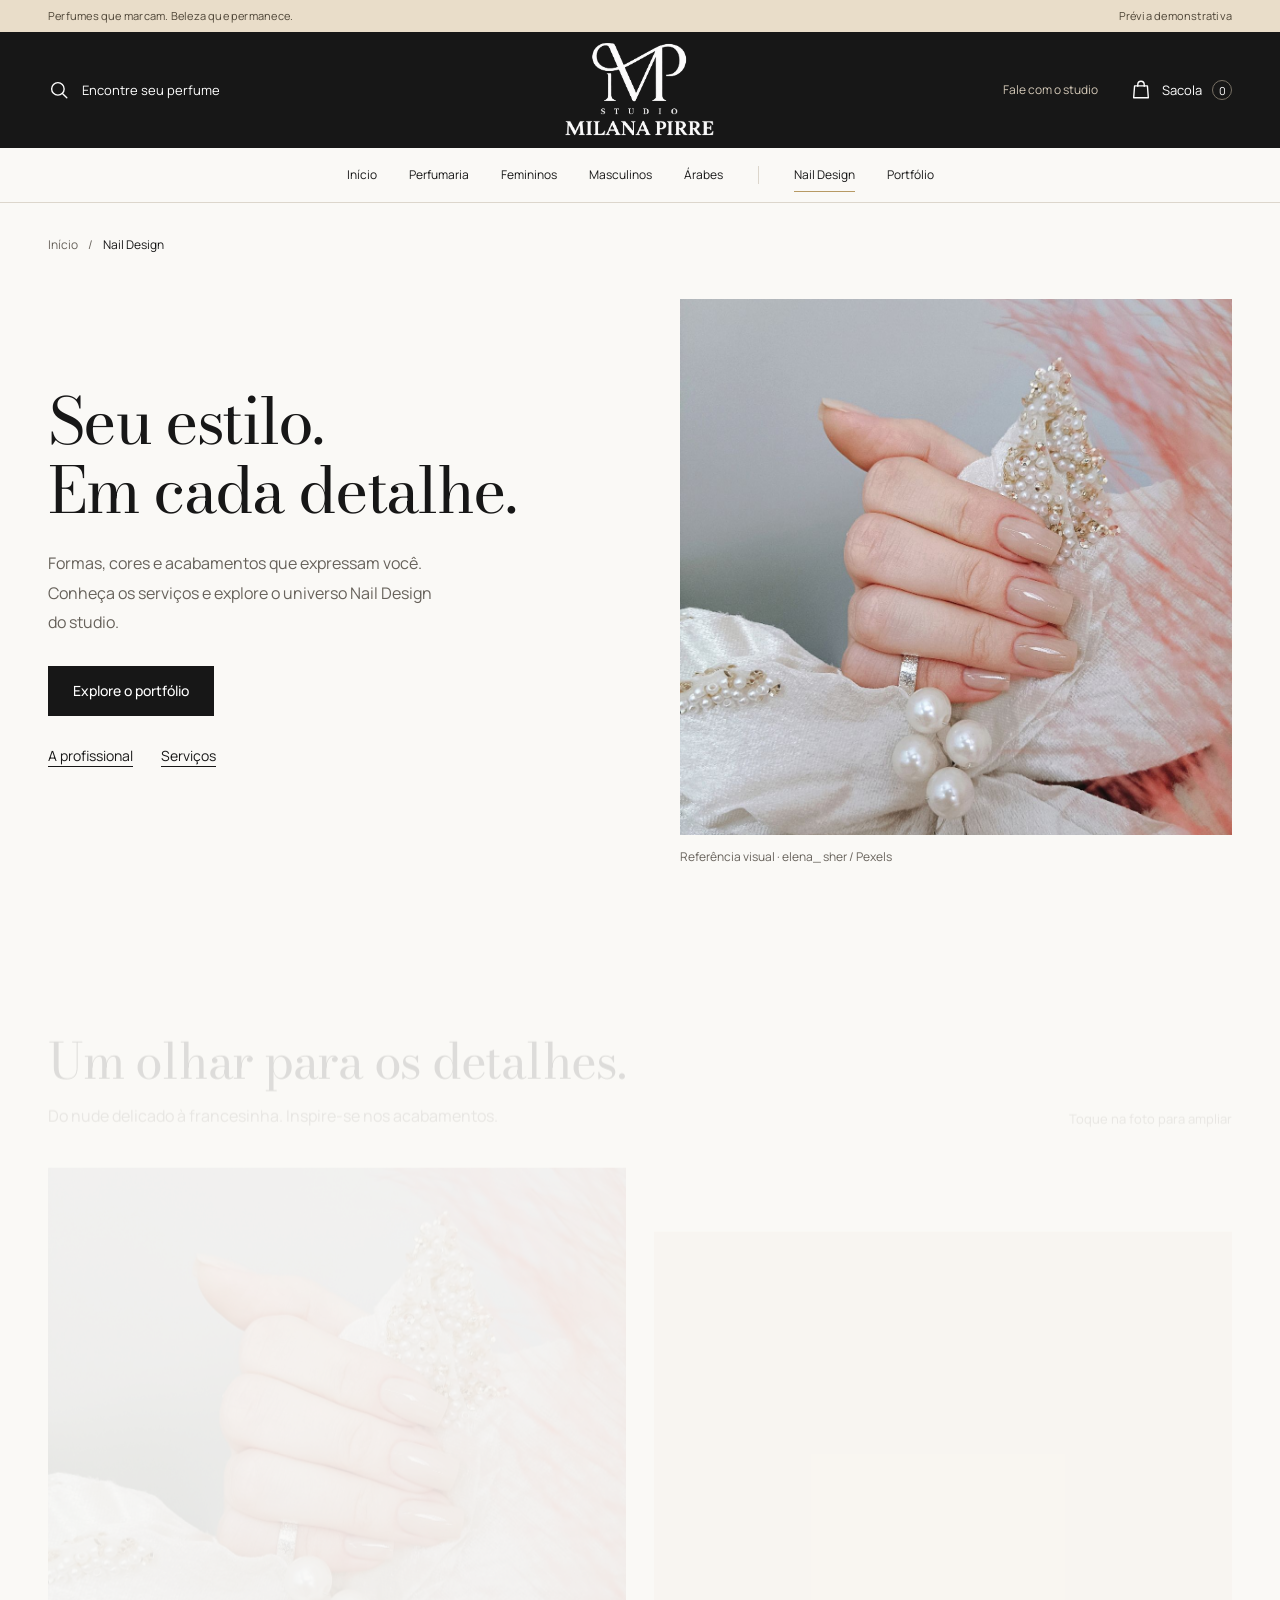
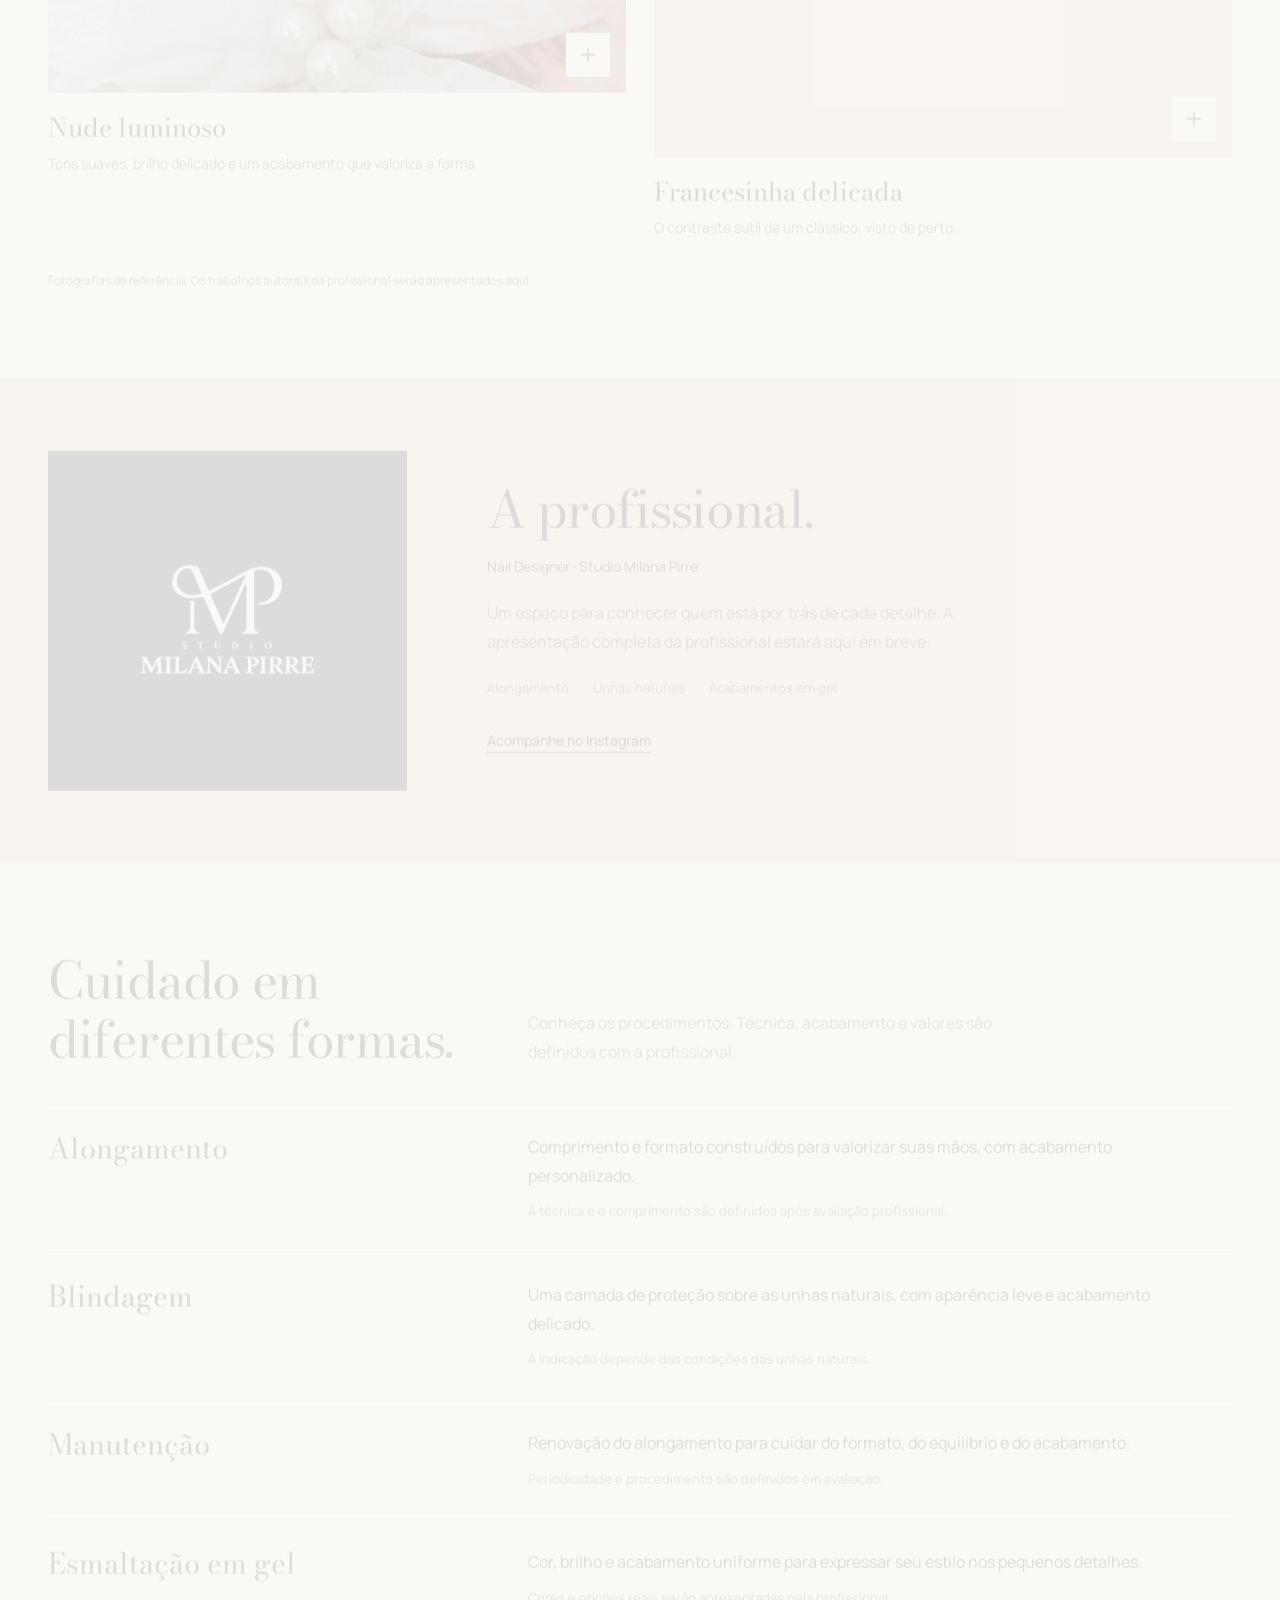
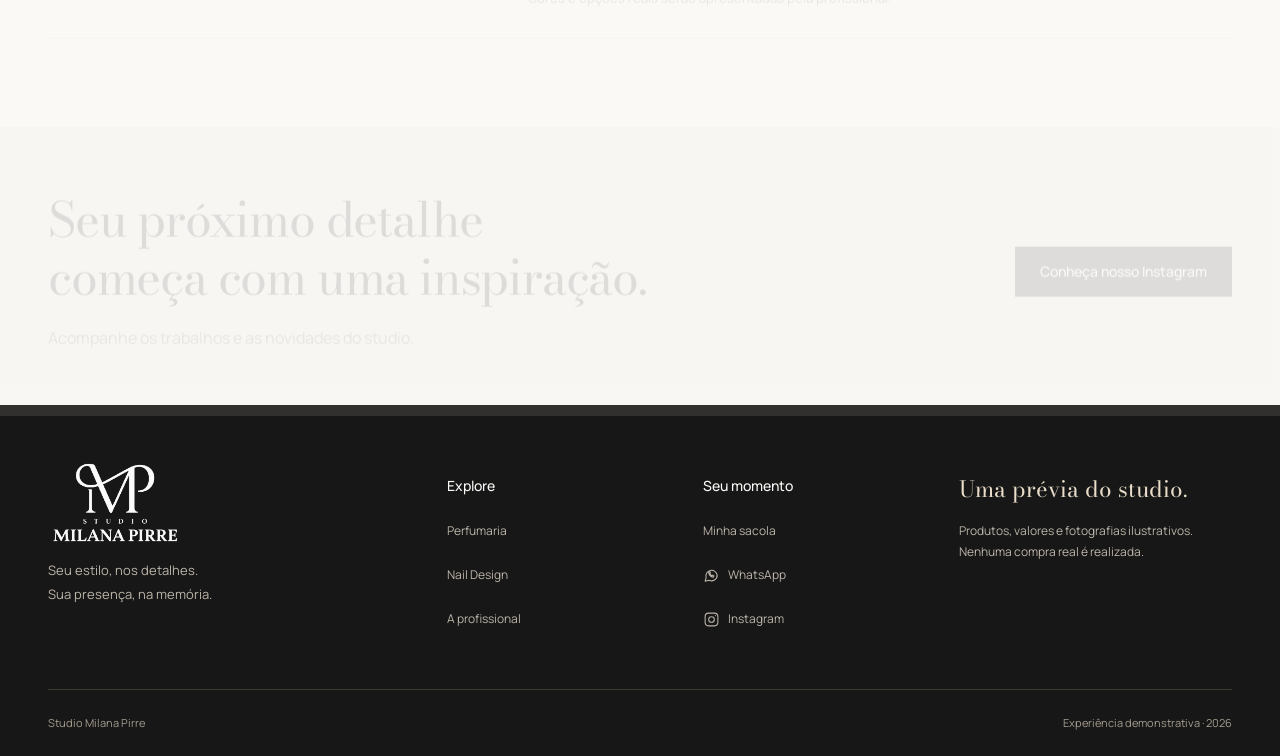
==== commit de2a3b90: "Atualiza portfolio Nail Design e vitrine de perfumes" ====
--- a/agendamento.html
+++ b/agendamento.html
@@ -1,31 +1 @@
-<!doctype html>
-<html lang="pt-BR">
-<head>
-  <meta charset="utf-8">
-  <meta name="viewport" content="width=device-width,initial-scale=1">
-  <meta name="theme-color" content="#FAF9F6">
-  <meta name="description" content="Experimente o agendamento demonstrativo de Nail Design do Studio Milana Pirre.">
-  <title>Agendamento — Studio Milana Pirre</title>
-  <link rel="icon" href="assets/images/logo.png" type="image/png"><link rel="stylesheet" href="assets/css/styles.css">
-  <link rel="stylesheet" href="assets/css/booking.css">
-  <script defer src="assets/js/config.js"></script>
-  <script defer src="assets/js/data.js"></script>
-  <script defer src="assets/js/app.js"></script>
-  <script defer src="assets/js/booking.js"></script>
-</head>
-<body data-page="agendamento">
-  <div id="site-header"></div>
-  <main id="main" class="container booking-page">
-    <nav class="breadcrumb" aria-label="Caminho da página"><a href="index.html">Início</a><span aria-hidden="true">/</span><a href="nail-design.html">Nail Design</a><span aria-hidden="true">/</span><span aria-current="page">Agendamento</span></nav>
-    <div class="booking-heading"><h1>Um momento só seu.</h1><p>Escolha o cuidado, encontre uma data e experimente o agendamento.</p><p class="demo-note">Agenda demonstrativa. Os horários são fictícios e nenhuma reserva real será efetuada.</p></div>
-    <ol class="booking-progress" aria-label="Etapas do agendamento" id="booking-progress"></ol>
-    <div class="booking-layout" id="booking-layout">
-      <div class="booking-workspace" id="booking-workspace"></div>
-      <aside class="booking-summary" id="booking-summary" aria-label="Resumo da sua escolha"></aside>
-    </div>
-    <p id="booking-announcement" class="visually-hidden" role="status" aria-live="polite"></p>
-  </main>
-  <div id="site-footer"></div>
-  <noscript><p class="container demo-note">Ative o JavaScript para escolher o serviço, a data e o horário.</p></noscript>
-</body>
-</html>
+<!doctype html><html lang="pt-BR"><head><meta charset="utf-8"><meta name="viewport" content="width=device-width,initial-scale=1"><meta http-equiv="refresh" content="0;url=nail-design.html#portfolio"><title>Portfólio — Studio Milana Pirre</title><link rel="canonical" href="nail-design.html"></head><body><p><a href="nail-design.html#portfolio">Conheça o portfólio de Nail Design.</a></p></body></html>
